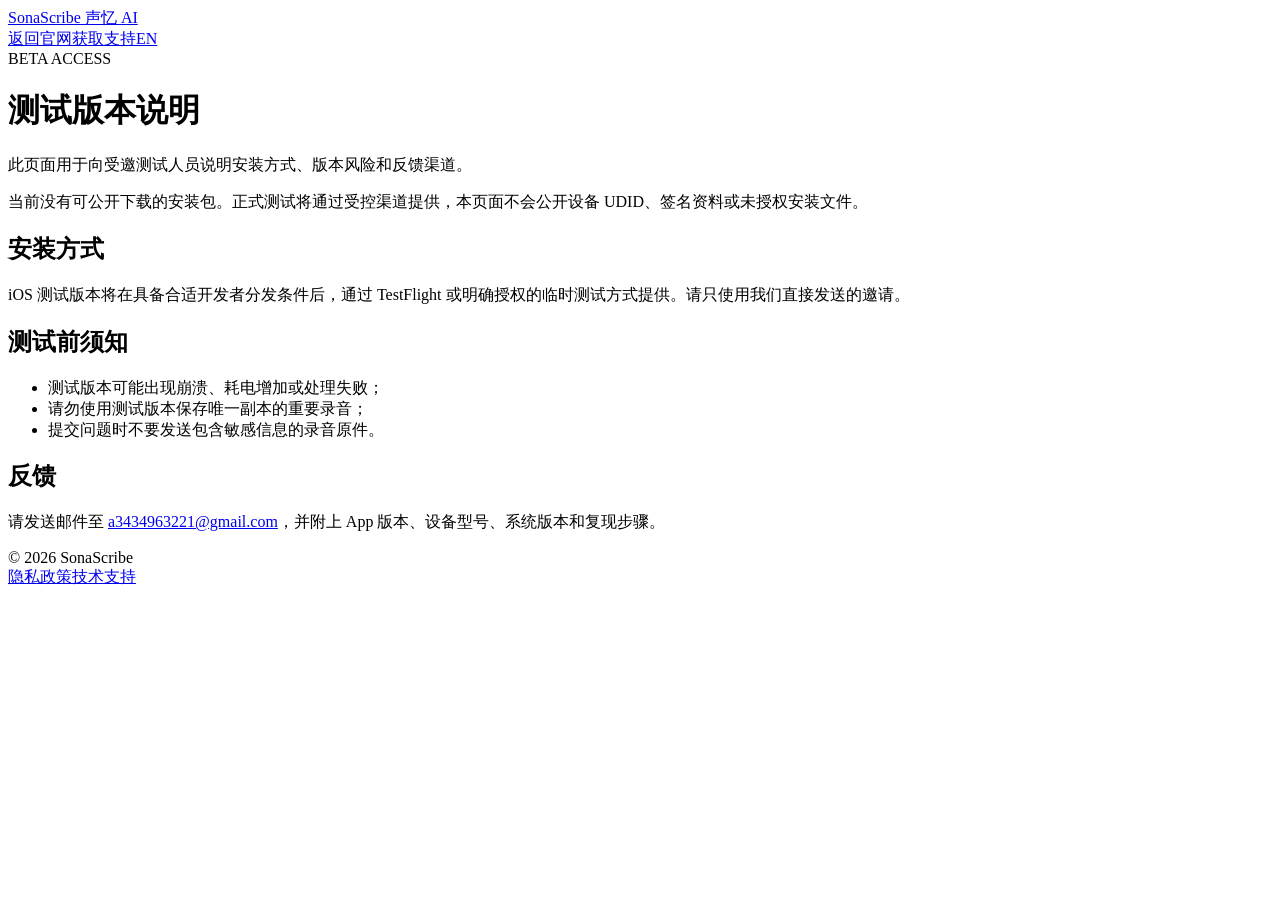
==== beta/index.html @ f6dd3340 "chore: rename website to SonaScribe" ====
<!doctype html><html lang="zh-CN"><head><meta charset="utf-8"><meta name="viewport" content="width=device-width,initial-scale=1"><meta name="robots" content="noindex"><title>测试说明｜SonaScribe</title><link rel="icon" type="image/png" sizes="32x32" href="../assets/favicon-32.png"><link rel="apple-touch-icon" href="../assets/apple-touch-icon.png"><meta property="og:image" content="https://sonascribe.github.io/sonascribe-site/assets/app-icon.png"><link rel="stylesheet" href="../styles.css"></head><body><header class="nav"><div class="container nav-inner"><a class="brand" href="../"><img class="brand-icon" src="../assets/app-icon.png" alt="">SonaScribe 声忆 AI</a><nav class="nav-links"><a href="../">返回官网</a><a href="../support/">获取支持</a><a class="language-switch" data-language-switch href="../en/beta/" lang="en">EN</a></nav></div></header><main><header class="page-head"><div class="narrow"><span class="eyebrow">BETA ACCESS</span><h1>测试版本说明</h1><p class="lead">此页面用于向受邀测试人员说明安装方式、版本风险和反馈渠道。</p></div></header><article class="narrow legal"><p class="notice">当前没有可公开下载的安装包。正式测试将通过受控渠道提供，本页面不会公开设备 UDID、签名资料或未授权安装文件。</p><h2>安装方式</h2><p>iOS 测试版本将在具备合适开发者分发条件后，通过 TestFlight 或明确授权的临时测试方式提供。请只使用我们直接发送的邀请。</p><h2>测试前须知</h2><ul><li>测试版本可能出现崩溃、耗电增加或处理失败；</li><li>请勿使用测试版本保存唯一副本的重要录音；</li><li>提交问题时不要发送包含敏感信息的录音原件。</li></ul><h2>反馈</h2><p>请发送邮件至 <a href="mailto:a3434963221@gmail.com?subject=SonaScribe%20Beta%20反馈">a3434963221@gmail.com</a>，并附上 App 版本、设备型号、系统版本和复现步骤。</p></article></main><footer class="footer"><div class="container footer-inner"><span>© <span data-year></span> SonaScribe</span><div class="footer-links"><a href="../privacy/">隐私政策</a><a href="../support/">技术支持</a></div></div></footer><script src="../site.js"></script></body></html>
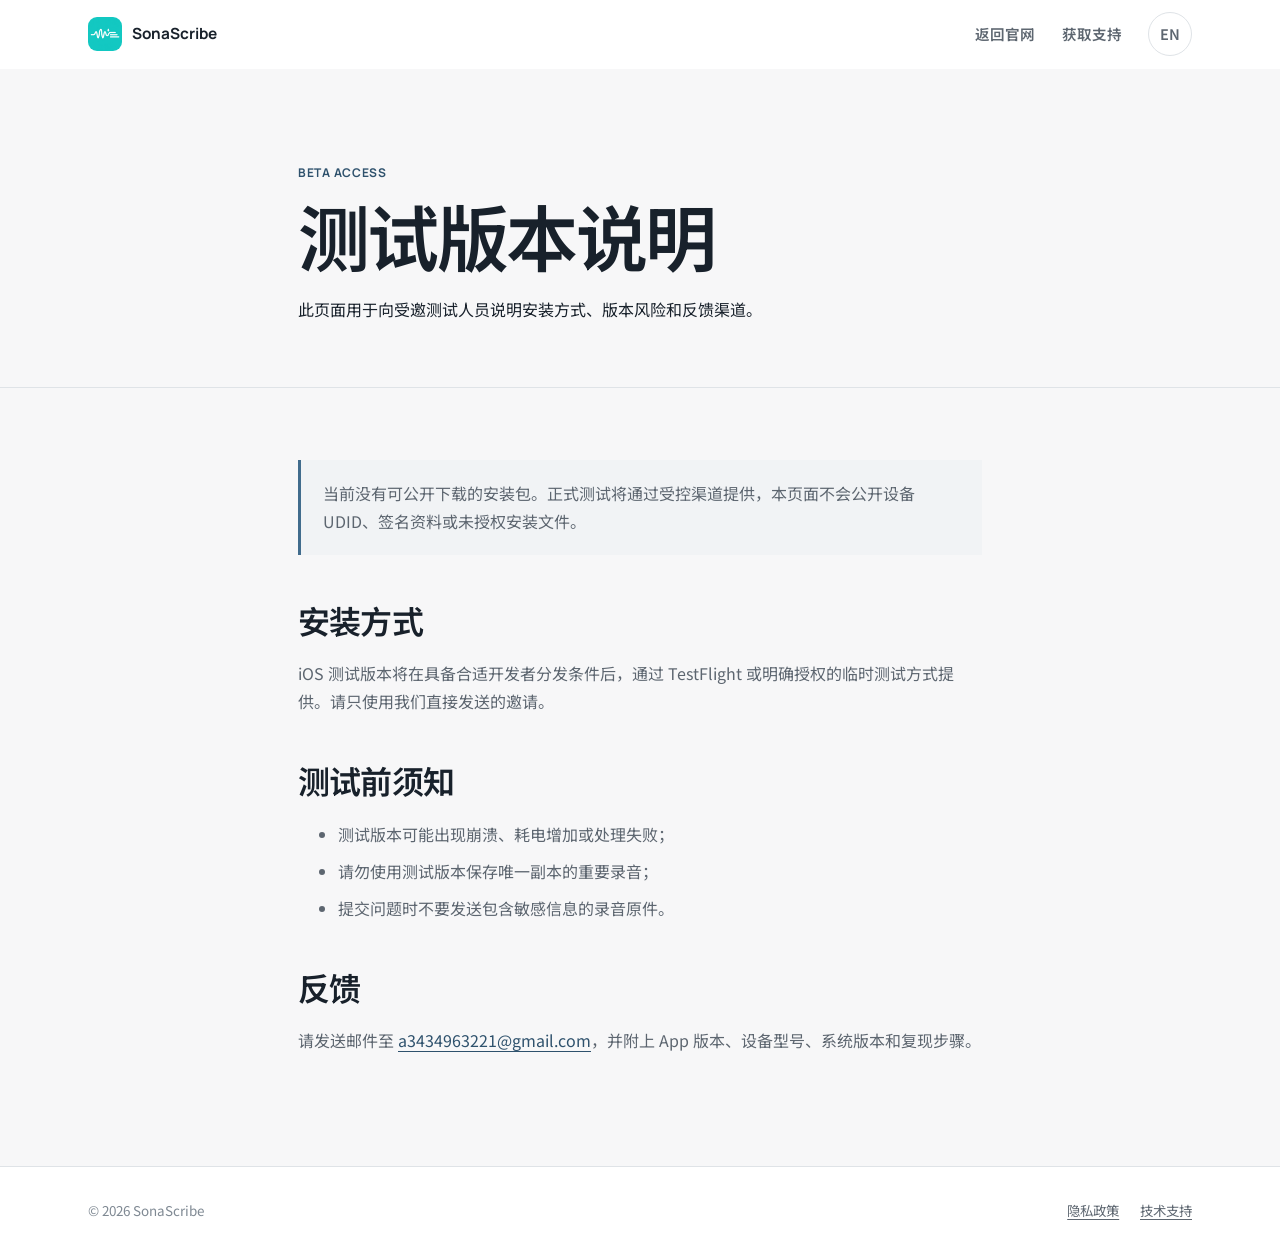
==== commit 72c85be0: "feat: refresh SonaScribe website" ====
--- a/beta/index.html
+++ b/beta/index.html
@@ -1 +1 @@
-<!doctype html><html lang="zh-CN"><head><meta charset="utf-8"><meta name="viewport" content="width=device-width,initial-scale=1"><meta name="robots" content="noindex"><title>测试说明｜SonaScribe</title><link rel="icon" type="image/png" sizes="32x32" href="../assets/favicon-32.png"><link rel="apple-touch-icon" href="../assets/apple-touch-icon.png"><meta property="og:image" content="https://sonascribe.github.io/sonascribe-site/assets/app-icon.png"><link rel="stylesheet" href="../styles.css"></head><body><header class="nav"><div class="container nav-inner"><a class="brand" href="../"><img class="brand-icon" src="../assets/app-icon.png" alt="">SonaScribe 声忆 AI</a><nav class="nav-links"><a href="../">返回官网</a><a href="../support/">获取支持</a><a class="language-switch" data-language-switch href="../en/beta/" lang="en">EN</a></nav></div></header><main><header class="page-head"><div class="narrow"><span class="eyebrow">BETA ACCESS</span><h1>测试版本说明</h1><p class="lead">此页面用于向受邀测试人员说明安装方式、版本风险和反馈渠道。</p></div></header><article class="narrow legal"><p class="notice">当前没有可公开下载的安装包。正式测试将通过受控渠道提供，本页面不会公开设备 UDID、签名资料或未授权安装文件。</p><h2>安装方式</h2><p>iOS 测试版本将在具备合适开发者分发条件后，通过 TestFlight 或明确授权的临时测试方式提供。请只使用我们直接发送的邀请。</p><h2>测试前须知</h2><ul><li>测试版本可能出现崩溃、耗电增加或处理失败；</li><li>请勿使用测试版本保存唯一副本的重要录音；</li><li>提交问题时不要发送包含敏感信息的录音原件。</li></ul><h2>反馈</h2><p>请发送邮件至 <a href="mailto:a3434963221@gmail.com?subject=SonaScribe%20Beta%20反馈">a3434963221@gmail.com</a>，并附上 App 版本、设备型号、系统版本和复现步骤。</p></article></main><footer class="footer"><div class="container footer-inner"><span>© <span data-year></span> SonaScribe</span><div class="footer-links"><a href="../privacy/">隐私政策</a><a href="../support/">技术支持</a></div></div></footer><script src="../site.js"></script></body></html>
+<!doctype html><html lang="zh-CN"><head><meta charset="utf-8"><meta name="viewport" content="width=device-width,initial-scale=1"><meta name="robots" content="noindex"><title>测试说明｜SonaScribe</title><link rel="icon" type="image/png" sizes="32x32" href="../assets/favicon-32.png"><link rel="apple-touch-icon" href="../assets/apple-touch-icon.png"><meta property="og:image" content="https://sonascribe.xyz/assets/app-icon.png"><link rel="stylesheet" href="../styles.css"></head><body><header class="nav"><div class="container nav-inner"><a class="brand" href="../"><img class="brand-icon" src="../assets/app-icon.png" alt="">SonaScribe</a><nav class="nav-links"><a href="../">返回官网</a><a href="../support/">获取支持</a><a class="language-switch" data-language-switch href="../en/beta/" lang="en">EN</a></nav></div></header><main><header class="page-head"><div class="narrow"><span class="eyebrow">BETA ACCESS</span><h1>测试版本说明</h1><p class="lead">此页面用于向受邀测试人员说明安装方式、版本风险和反馈渠道。</p></div></header><article class="narrow legal"><p class="notice">当前没有可公开下载的安装包。正式测试将通过受控渠道提供，本页面不会公开设备 UDID、签名资料或未授权安装文件。</p><h2>安装方式</h2><p>iOS 测试版本将在具备合适开发者分发条件后，通过 TestFlight 或明确授权的临时测试方式提供。请只使用我们直接发送的邀请。</p><h2>测试前须知</h2><ul><li>测试版本可能出现崩溃、耗电增加或处理失败；</li><li>请勿使用测试版本保存唯一副本的重要录音；</li><li>提交问题时不要发送包含敏感信息的录音原件。</li></ul><h2>反馈</h2><p>请发送邮件至 <a href="mailto:a3434963221@gmail.com?subject=SonaScribe%20Beta%20反馈">a3434963221@gmail.com</a>，并附上 App 版本、设备型号、系统版本和复现步骤。</p></article></main><footer class="footer"><div class="container footer-inner"><span>© <span data-year></span> SonaScribe</span><div class="footer-links"><a href="../privacy/">隐私政策</a><a href="../support/">技术支持</a></div></div></footer><script src="../site.js"></script></body></html>
--- a/styles.css
+++ b/styles.css
@@ -0,0 +1,27 @@
+@import url('https://fonts.googleapis.com/css2?family=Manrope:wght@500;600;700&family=Noto+Sans+SC:wght@400;500;600;700&display=swap');
+
+:root{--bg:#f7f7f8;--surface:#fff;--surface-soft:#f1f3f5;--surface-tint:#e9edf1;--surface-dark:#18212b;--border:#dfe3e7;--border-strong:#c9d0d7;--text:#18212b;--text-secondary:#5d6670;--text-muted:#7f8993;--accent:#416c8d;--accent-dark:#2f526d;--accent-soft:#e4edf3;--recording:#c64d48;--focus:#1769aa;--shadow-rgb:24,33,43;--surface-rgb:255,255,255;--pad:clamp(1.25rem,4vw,3rem);--section:clamp(4.5rem,9vw,7rem)}
+*{box-sizing:border-box}html{scroll-behavior:smooth;scroll-padding-top:82px}body{margin:0;background:var(--bg);color:var(--text);font:400 1rem/1.75 "Noto Sans SC",system-ui,sans-serif;-webkit-font-smoothing:antialiased}button,input{font:inherit}a{color:var(--accent-dark);text-underline-offset:.22em}a:hover{color:var(--accent)}:where(a,button):focus-visible{outline:3px solid var(--focus);outline-offset:3px;border-radius:5px}.container{width:min(1200px,100%);margin-inline:auto;padding-inline:var(--pad)}.skip-link{position:fixed;z-index:100;top:.75rem;left:.75rem;transform:translateY(-180%);padding:.65rem 1rem;border-radius:8px;background:var(--surface-dark);color:var(--surface)}.skip-link:focus{transform:none}
+.nav{position:sticky;top:0;z-index:30;background:rgba(var(--surface-rgb),.88);border-bottom:1px solid transparent;backdrop-filter:saturate(150%) blur(14px)}.nav--scrolled{border-color:var(--border)}.nav-inner{height:68px;display:flex;align-items:center;justify-content:space-between;gap:2rem}.brand{display:flex;align-items:center;gap:.65rem;color:var(--text);font:700 .96rem/1 Manrope,"Noto Sans SC",sans-serif;text-decoration:none}.brand-icon{width:34px;height:34px;border-radius:9px}.brand-cn{padding-left:.05rem;color:var(--text-secondary);font-family:"Noto Sans SC",sans-serif;font-weight:600}.nav-links{display:flex;align-items:center;gap:1.65rem}.nav-links a{display:inline-flex;align-items:center;min-height:44px;color:var(--text-secondary);font-size:.91rem;font-weight:600;text-decoration:none}.nav-links a:hover,.nav-links a[aria-current="page"]{color:var(--text)}.language-switch{justify-content:center;min-width:44px;border:1px solid var(--border);border-radius:99px;background:var(--surface)}.language-switch:hover{border-color:var(--border-strong)}.language-switch[aria-busy="true"]{opacity:.55;pointer-events:none}
+.hero{padding:clamp(4.5rem,9vw,7.2rem) 0 0;overflow:hidden}.hero-inner{text-align:center}.eyebrow{display:flex;align-items:center;gap:.55rem;margin:0 0 1.2rem;color:var(--accent-dark);font:700 .78rem/1.4 Manrope,"Noto Sans SC",sans-serif;letter-spacing:.08em}.hero .eyebrow{justify-content:center}.privacy-dot{width:8px;height:8px;border-radius:50%;background:var(--accent)}h1,h2,h3{font-family:Manrope,"Noto Sans SC",sans-serif}h1{max-width:900px;margin:0 auto;font-size:clamp(2.75rem,5.8vw,4.5rem);font-weight:600;line-height:1.08;letter-spacing:-.045em}h1 span{color:var(--accent-dark)}h2{margin:.8rem 0 1.15rem;font-size:clamp(2rem,4vw,3.25rem);font-weight:600;line-height:1.16;letter-spacing:-.035em}h3{line-height:1.35}.hero-lead{max-width:660px;margin:1.6rem auto 0;color:var(--text-secondary);font-size:clamp(1.05rem,1.8vw,1.19rem);line-height:1.8}.actions{display:flex;align-items:center;justify-content:center;flex-wrap:wrap;gap:1.25rem;margin-top:2rem}.button{display:inline-flex;min-height:48px;align-items:center;justify-content:center;gap:.75rem;padding:.72rem 1.15rem;border:1px solid var(--accent);border-radius:12px;background:var(--accent);color:var(--surface);font-weight:700;text-decoration:none;transition:background 160ms ease,border-color 160ms ease,transform 160ms ease}.button:hover{background:var(--accent-dark);border-color:var(--accent-dark);color:var(--surface);transform:translateY(-1px)}.button:active{transform:scale(.98)}.text-link{display:inline-flex;min-height:44px;align-items:center;gap:.45rem;font-weight:700;text-decoration:none}.text-link span{transition:transform 160ms ease}.text-link:hover span{transform:translateX(3px)}
+.product-stage{margin-top:clamp(3.5rem,7vw,5.5rem);overflow:hidden;border:1px solid var(--border-strong);border-radius:22px;background:var(--surface);box-shadow:0 28px 80px rgba(var(--shadow-rgb),.12);text-align:left;animation:rise 620ms 80ms cubic-bezier(.2,.75,.2,1) both}.window-bar{height:58px;display:flex;align-items:center;justify-content:space-between;padding:0 1.2rem;border-bottom:1px solid var(--border);background:var(--surface-soft)}.window-brand{display:flex;align-items:center;gap:.6rem;font:700 .82rem/1 Manrope,sans-serif}.window-brand img{width:28px;height:28px;border-radius:7px}.window-status{display:flex;align-items:center;gap:.45rem;color:var(--accent-dark);font-size:.78rem;font-weight:700}.window-status span{width:7px;height:7px;border-radius:50%;background:var(--accent)}.app-preview{display:grid;grid-template-columns:280px 1fr;min-height:570px}.app-sidebar{position:relative;padding:1.7rem 1rem 4.4rem;border-right:1px solid var(--border);background:var(--surface-soft)}.app-side-head{display:flex;align-items:center;justify-content:space-between;padding:0 .65rem 1.4rem;font-size:1.25rem}.search-icon{font-size:1.5rem;font-weight:400}.record-item{display:grid;grid-template-columns:10px 1fr;gap:.75rem;align-items:center;padding:1rem .7rem;border-radius:12px}.record-item.active{background:var(--surface)}.record-state{width:8px;height:8px;border-radius:50%;background:var(--border-strong)}.record-state.complete{background:var(--accent)}.record-item strong,.record-item small{display:block}.record-item strong{font-size:.9rem}.record-item small{margin-top:.18rem;color:var(--text-muted);font-size:.72rem}.side-footer{position:absolute;bottom:0;left:0;right:0;height:58px;display:flex;align-items:center;justify-content:space-around;border-top:1px solid var(--border);background:var(--surface);color:var(--text-muted);font-size:.72rem}.side-footer span:first-child{color:var(--accent-dark);font-weight:700}.app-content{padding:1.5rem clamp(1.5rem,4vw,3.6rem) 2.5rem}.content-head{display:flex;align-items:flex-start;justify-content:space-between}.content-head strong,.content-head small{display:block}.content-head strong{font-size:1.18rem}.content-head small{margin-top:.25rem;color:var(--text-muted);font-size:.78rem}.icon-button{width:44px;height:44px;border:1px solid var(--border);border-radius:50%;background:var(--surface);color:var(--text);cursor:pointer}.icon-button:hover{background:var(--surface-soft)}.player{height:58px;display:grid;grid-template-columns:36px auto 1fr auto;align-items:center;gap:.8rem;margin:1.35rem 0 1rem;padding:0 1rem;border:1px solid var(--border);border-radius:14px;color:var(--text-muted);font:600 .72rem/1 Manrope,sans-serif}.player button{width:30px;height:30px;border:0;border-radius:50%;background:var(--text);color:var(--surface);cursor:pointer}.player-track{height:3px;border-radius:9px;background:var(--border)}.player-track i{display:block;width:24%;height:100%;border-radius:inherit;background:var(--accent)}.preview-tabs{display:flex;gap:1.8rem;border-bottom:1px solid var(--border)}.preview-tabs button{position:relative;min-height:48px;padding:0;border:0;background:transparent;color:var(--text-muted);font-weight:700;cursor:pointer}.preview-tabs button[aria-selected="true"]{color:var(--text)}.preview-tabs button[aria-selected="true"]::after{content:"";position:absolute;left:0;right:0;bottom:-1px;height:2px;background:var(--accent)}.preview-panel{padding-top:1.8rem}.preview-panel[hidden]{display:none}.local-chip{display:inline-flex;align-items:center;min-height:25px;padding:.25rem .55rem;border-radius:99px;background:var(--accent-soft);color:var(--accent-dark);font-size:.69rem;font-weight:700}.summary-intro h2{margin:.9rem 0 .7rem;font-size:clamp(1.45rem,3vw,2rem);letter-spacing:-.025em}.summary-intro p{max-width:680px;margin:0;color:var(--text-secondary)}.note-columns{display:grid;grid-template-columns:1fr 1fr;gap:2rem;margin-top:1.8rem;padding-top:1.6rem;border-top:1px solid var(--border)}.note-columns h3{margin:0 0 .7rem;font-size:.85rem}.note-columns ul{margin:0;padding-left:1.1rem;color:var(--text-secondary);font-size:.88rem}.check-list{list-style:none;padding:0!important}.check-list li{display:flex;align-items:center;gap:.6rem}.check-list span{width:14px;height:14px;border:1px solid var(--border-strong);border-radius:4px}.transcript-line{display:grid;grid-template-columns:50px 1fr;gap:1rem;padding:1rem 0;border-bottom:1px solid var(--border)}.transcript-line time{color:var(--accent-dark);font:700 .76rem/1.5 Manrope,sans-serif}.transcript-line strong{font-size:.8rem}.transcript-line p{margin:.25rem 0 0;color:var(--text-secondary);font-size:.9rem}.preview-caption{margin:1rem 0 0;color:var(--text-muted);font-size:.75rem;animation:rise 620ms 150ms both}
+.use-cases{padding:2.2rem 0;border-bottom:1px solid var(--border);background:var(--surface)}.use-cases .container{display:flex;align-items:center;justify-content:space-between;gap:2rem}.use-cases p{margin:0;color:var(--text-secondary);font-size:.84rem}.use-list{display:grid;grid-template-columns:repeat(4,auto);gap:0}.use-list span{padding:0 1.8rem;border-left:1px solid var(--border);font-weight:600}.section{padding:var(--section) 0}.feature-row{display:grid;grid-template-columns:5fr 7fr;gap:clamp(3rem,8vw,7rem);align-items:center}.feature-row+.feature-row{margin-top:var(--section)}.feature-row--reverse .feature-copy{order:2}.feature-copy{position:relative}.feature-copy .eyebrow{margin-bottom:.6rem}.section-index{position:absolute;top:-2.4rem;color:var(--border-strong);font:600 1rem/1 Manrope,sans-serif}.feature-copy>p:not(.eyebrow){color:var(--text-secondary);font-size:1.04rem}.plain-list{margin:1.6rem 0 0;padding:0;list-style:none}.plain-list li{position:relative;padding:.45rem 0 .45rem 1.35rem;font-weight:600}.plain-list li::before{content:"";position:absolute;left:0;top:1.05rem;width:6px;height:6px;border-radius:50%;background:var(--accent)}.feature-visual{min-height:430px;padding:clamp(1.5rem,4vw,3rem);border:1px solid var(--border);border-radius:20px;background:var(--surface);box-shadow:0 14px 45px rgba(var(--shadow-rgb),.06)}.transcript-visual{background:var(--surface-soft)}.mini-top{display:flex;align-items:center;justify-content:space-between;margin-bottom:2rem;color:var(--text-secondary);font-size:.78rem;font-weight:700}.quote-row{display:grid;grid-template-columns:56px 1fr;gap:1rem;padding:1.1rem;border-bottom:1px solid var(--border);border-radius:12px}.quote-row.active{background:var(--surface)}.quote-row time{color:var(--accent-dark);font:700 .75rem/1.7 Manrope,sans-serif}.quote-row p{margin:0;color:var(--text-secondary)}.quote-row strong{display:block;color:var(--text);font-size:.78rem}.audio-rule{display:flex;align-items:center;gap:.7rem;margin-top:2rem}.audio-rule span{width:34px;height:34px;border-radius:50%;background:var(--text)}.audio-rule i{position:relative;display:block;flex:1;height:3px;background:var(--border)}.audio-rule i::before{content:"";position:absolute;width:32%;height:100%;background:var(--accent)}.notes-visual h3{margin:0 0 1.3rem;font-size:1.35rem}.task-row{display:grid;grid-template-columns:22px 1fr;gap:.8rem;padding:1rem 0;border-bottom:1px solid var(--border)}.task-check{width:20px;height:20px;border:1px solid var(--border-strong);border-radius:6px}.task-row strong,.task-row small{display:block}.task-row small{margin-top:.25rem;color:var(--text-muted)}.ask-row{display:flex;align-items:center;justify-content:space-between;margin-top:2.2rem;padding:.8rem .8rem .8rem 1rem;border:1px solid var(--border-strong);border-radius:12px;color:var(--text-muted)}.ask-row b{display:grid;place-items:center;width:30px;height:30px;border-radius:8px;background:var(--accent);color:var(--surface)}
+.privacy-section{background:var(--surface-dark);color:var(--surface)}.privacy-layout{display:grid;grid-template-columns:5fr 7fr;gap:clamp(3rem,8vw,7rem);align-items:center}.privacy-section .eyebrow{color:var(--accent-soft)}.privacy-section h2{color:var(--surface)}.privacy-copy{max-width:560px;color:var(--border-strong)}.privacy-section .text-link{margin-top:1rem;color:var(--surface)}.data-flow{padding:clamp(1.2rem,3vw,2rem);border:1px solid var(--text-secondary);border-radius:20px}.flow-local{position:relative;padding:1.7rem 1rem 1rem;border:1px solid var(--accent);border-radius:14px}.flow-label{position:absolute;top:-.7rem;left:1rem;padding:0 .5rem;background:var(--surface-dark);color:var(--accent-soft);font-size:.74rem;font-weight:700}.flow-local ol{display:grid;grid-template-columns:repeat(3,1fr);margin:0;padding:0;list-style:none}.flow-local li{position:relative;display:flex;gap:.7rem;padding:1rem}.flow-local li+li::before{content:"→";position:absolute;left:-.2rem;color:var(--accent)}.flow-local b{color:var(--accent-soft);font:700 .72rem/1.8 Manrope,sans-serif}.flow-local small{color:var(--border-strong)}.flow-network{display:flex;align-items:center;justify-content:space-between;gap:1.5rem;padding:1.5rem 1rem .3rem;color:var(--border-strong)}.flow-network>span{font-size:.72rem}.flow-network p{margin:0;font-size:.82rem}.flow-network b{color:var(--surface)}
+.closing{padding:clamp(4rem,8vw,6.5rem) 0;background:var(--surface)}.closing-inner{display:grid;grid-template-columns:72px 1fr auto;align-items:center;gap:2rem}.closing-inner>img{width:72px;height:72px;border-radius:18px}.closing h2{margin:.25rem 0 .4rem;font-size:clamp(1.8rem,3vw,2.7rem)}.closing p{margin:0;color:var(--text-secondary)}.closing .actions{justify-content:flex-end;margin:0}.footer{padding:2rem 0;border-top:1px solid var(--border);background:var(--surface);color:var(--text-muted);font-size:.84rem}.footer-inner{display:flex;align-items:center;justify-content:space-between;gap:1.5rem}.footer-links{display:flex;flex-wrap:wrap;gap:1.3rem}.footer a{color:var(--text-secondary)}
+.page-head{padding:clamp(4rem,8vw,6rem) 0 3rem;border-bottom:1px solid var(--border)}.page-head h1{max-width:16ch;margin:0;font-size:clamp(2.5rem,6vw,4.5rem)}.meta{color:var(--text-muted)}.narrow{width:min(780px,100%);margin-inline:auto;padding-inline:var(--pad)}.legal{padding:3.5rem var(--pad) 6rem}.legal h2{margin-top:3rem;font-size:clamp(1.5rem,3vw,2rem);scroll-margin-top:6rem}.legal h3{margin-top:2rem}.legal p,.legal li{color:var(--text-secondary)}.legal li+li{margin-top:.55rem}.toc{padding:1.5rem;border:1px solid var(--border);border-radius:14px;background:var(--surface)}.toc a{display:block;padding:.25rem 0}.contact-row{display:grid;grid-template-columns:9rem 1fr;gap:1rem;padding:1rem 0;border-bottom:1px solid var(--border)}.notice{padding:1.2rem 1.4rem;border-left:3px solid var(--accent);background:var(--surface-soft);color:var(--text-secondary)}
+body{overflow-x:hidden}button,a{touch-action:manipulation;-webkit-tap-highlight-color:rgba(var(--shadow-rgb),.08)}h1,h2,h3{text-wrap:balance}.record-item>div,.content-head>div,.task-row>div{min-width:0}.record-item strong,.record-item small{overflow-wrap:anywhere}
+@keyframes rise{from{opacity:0;transform:translateY(12px)}to{opacity:1;transform:none}}.hero .eyebrow,.hero h1,.hero-lead,.hero .actions{animation:rise 480ms cubic-bezier(.2,.75,.2,1) both}
+@media(max-width:900px){.app-preview{grid-template-columns:230px 1fr}.feature-row,.privacy-layout{gap:3rem}.use-list span{padding:0 1rem}.closing-inner{grid-template-columns:64px 1fr}.closing .actions{grid-column:2;justify-content:flex-start}}
+@media(max-width:720px){.nav-inner{height:62px}.brand-cn,.nav-links>a:not(.language-switch){display:none}.nav-links{gap:0}.hero{padding-top:3.8rem}.app-preview{display:block;min-height:540px}.app-sidebar{display:none}.app-content{padding:1.25rem}.window-bar{height:52px}.note-columns{gap:1rem}.use-cases .container{display:block}.use-cases p{margin-bottom:1.25rem}.use-list{grid-template-columns:repeat(2,1fr);row-gap:1rem}.use-list span{padding:.35rem .8rem;border-left:2px solid var(--accent)}.feature-row{grid-template-columns:1fr;gap:2.3rem}.feature-row--reverse .feature-copy{order:0}.feature-visual{min-height:370px}.privacy-layout{grid-template-columns:1fr}.flow-local ol{grid-template-columns:1fr}.flow-local li+li::before{content:"↓";top:-.65rem;left:1.15rem}.flow-network{align-items:flex-start;flex-direction:column}.closing-inner{grid-template-columns:56px 1fr;gap:1.2rem}.closing-inner>img{width:56px;height:56px;border-radius:14px}.closing .actions{grid-column:1/-1;justify-content:flex-start}.footer-inner{align-items:flex-start;flex-direction:column}.contact-row{grid-template-columns:1fr;gap:.3rem}}
+@media(max-width:440px){h1{font-size:clamp(2.55rem,13vw,3.25rem)}.hero .actions{align-items:stretch;flex-direction:column}.hero .button{width:100%}.product-stage{border-radius:16px}.window-brand span{display:none}.app-content{padding:1rem}.player{grid-template-columns:32px auto 1fr}.player span:last-child{display:none}.note-columns{grid-template-columns:1fr}.preview-panel{padding-top:1.3rem}.summary-intro h2{font-size:1.3rem}.feature-visual{padding:1.2rem;min-height:340px}.quote-row{grid-template-columns:44px 1fr;padding:.9rem .6rem}.footer-links{gap:.8rem}}
+.hero{padding-top:clamp(3.8rem,7vw,5.8rem)}
+.eyebrow{margin-bottom:1rem;font-size:.75rem;letter-spacing:.06em}
+h1{max-width:820px;font-size:clamp(2.45rem,4.6vw,3.75rem);line-height:1.13;letter-spacing:-.035em}
+h2{font-size:clamp(1.8rem,3.25vw,2.75rem);line-height:1.2;letter-spacing:-.025em}
+.hero-lead{max-width:650px;margin-top:1.4rem;font-size:clamp(1rem,1.5vw,1.12rem)}
+.hero .actions{margin-top:1.75rem}.button{min-height:46px;border-radius:10px;padding:.68rem 1.1rem}
+@media(max-width:440px){h1{font-size:clamp(2.25rem,10.5vw,2.75rem)}}
+.nav{background:var(--surface);backdrop-filter:none}
+.product-stage{box-shadow:0 18px 44px rgba(var(--shadow-rgb),.09);contain:paint}
+.feature-visual{box-shadow:0 10px 28px rgba(var(--shadow-rgb),.045)}
+@media(prefers-reduced-motion:reduce){*,*::before,*::after{animation-duration:.01ms!important;animation-iteration-count:1!important;scroll-behavior:auto!important;transition-duration:.01ms!important}}
